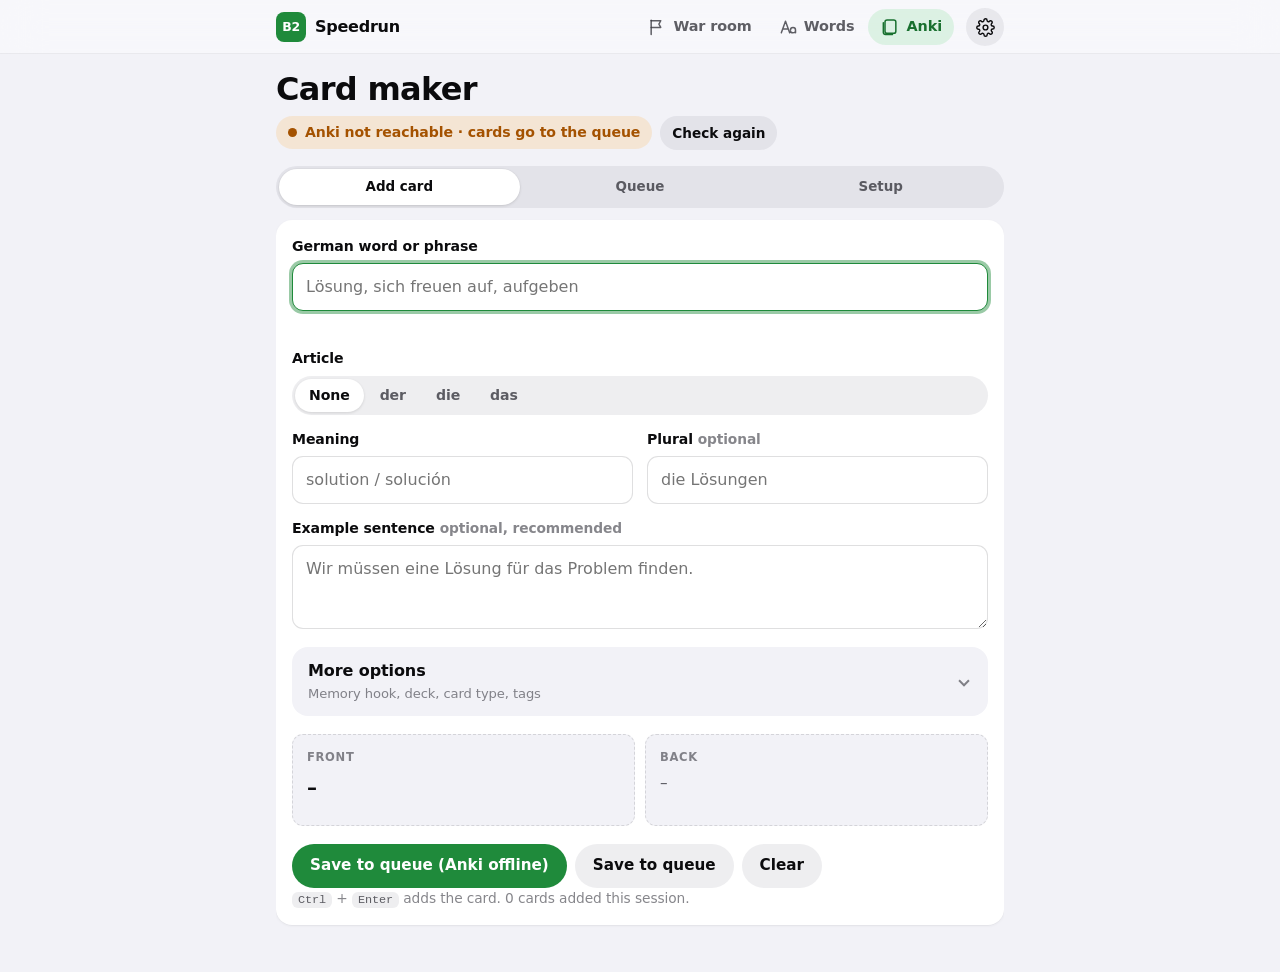
==== anki.html @ d72e6116 "Add Sustantivos B1-B2 Anki deck (181 nouns, no English cognates) Co-Authored-By: Claude Opus 5.5 <no" ====
<!DOCTYPE html>
<html lang="en">
<head>
    <meta charset="UTF-8">
    <meta name="viewport" content="width=device-width, initial-scale=1.0">
    <title>Anki Card Maker · Speedrun OS</title>
    <link rel="stylesheet" href="assets/style.css?v=20261030210424">
    <script src="assets/app.js?v=20261030210424"></script>
    <style>
        .status { display: inline-flex; align-items: center; gap: 8px; font-weight: 600; font-size: 0.88rem; padding: 6px 12px; border-radius: 999px; background: var(--surface-2); color: var(--text-2); }
        .status::before { content: ""; width: 9px; height: 9px; border-radius: 50%; background: var(--text-3); }
        .status[data-state="ok"] { background: var(--accent-soft); color: var(--accent-strong); }
        .status[data-state="ok"]::before { background: var(--accent); }
        .status[data-state="off"] { background: var(--warn-soft); color: var(--warn); }
        .status[data-state="off"]::before { background: var(--warn); }

        .article-pick .segmented label { min-width: 52px; text-align: center; }
        .guess { font-size: 0.84rem; color: var(--text-2); min-height: 1.3em; }
        .guess button { font: inherit; color: var(--accent-strong); background: none; border: none; padding: 0; cursor: pointer; text-decoration: underline; text-underline-offset: 3px; }

        .preview { display: grid; gap: 10px; grid-template-columns: 1fr; }
        @media (min-width: 640px) { .preview { grid-template-columns: 1fr 1fr; } }
        .flash { border: 1px dashed var(--border); border-radius: var(--radius-sm); padding: 14px; min-height: 92px; background: var(--bg); }
        .flash__side { font-size: 0.72rem; text-transform: uppercase; letter-spacing: 0.06em; color: var(--text-3); font-weight: 700; margin-bottom: 6px; }
        .flash__front { font-size: 1.25rem; font-weight: 700; }
        .flash__body { font-size: 0.95rem; color: var(--text-2); }
        .flash__body i { color: var(--text); }

        .queue-item { display: flex; gap: 10px; align-items: center; padding: 10px 0; border-bottom: 1px solid var(--border); }
        .queue-item:last-child { border-bottom: none; }
        .queue-item__main { flex: 1; min-width: 0; }
        .queue-item__front { font-weight: 650; }
        .queue-item__back { font-size: 0.86rem; color: var(--text-2); overflow: hidden; text-overflow: ellipsis; white-space: nowrap; }

        pre.code { font-family: var(--mono); font-size: 0.82rem; background: var(--surface-2); border-radius: var(--radius-sm); padding: 12px; overflow-x: auto; margin: 0; }
    </style>
</head>
<body>

<main class="page page--narrow" id="main">
    <div class="page-head">
        <h1>Card maker</h1>
        <div class="row" style="margin-top:8px">
            <span class="status" id="status" data-state="checking" role="status">Checking Anki…</span>
            <button class="btn btn--sm" type="button" id="recheck">Check again</button>
        </div>
    </div>

    <div class="tabset" id="anki-tabs">
        <div class="seg" aria-label="Card maker">
            <button class="seg__btn" data-for="k-add">Add card</button>
            <button class="seg__btn" data-for="k-queue">Queue <span id="queue-badge"></span></button>
            <button class="seg__btn" data-for="k-setup">Setup</button>
        </div>
        <div class="panels" style="margin-top:12px">
            <section class="tabpanel" id="k-add">
                <form class="card stack-lg" id="card-form" novalidate>
                    <div class="form-grid form-grid--2">
                        <div class="field span-2">
                            <label for="f-word">German word or phrase</label>
                            <input class="input" id="f-word" lang="de" autocomplete="off" autocapitalize="off" spellcheck="false" required placeholder="Lösung, sich freuen auf, aufgeben">
                            <div class="guess" id="guess" aria-live="polite"></div>
                        </div>
                        <div class="field article-pick span-2">
                            <span class="label" id="article-label">Article</span>
                            <div class="segmented" role="radiogroup" aria-labelledby="article-label">
                                <input type="radio" name="article" id="a-none" value="" checked><label for="a-none">None</label>
                                <input type="radio" name="article" id="a-der" value="der"><label for="a-der">der</label>
                                <input type="radio" name="article" id="a-die" value="die"><label for="a-die">die</label>
                                <input type="radio" name="article" id="a-das" value="das"><label for="a-das">das</label>
                            </div>
                        </div>
                        <div class="field">
                            <label for="f-meaning">Meaning</label>
                            <input class="input" id="f-meaning" autocomplete="off" required placeholder="solution / solución">
                        </div>
                        <div class="field">
                            <label for="f-plural">Plural <span class="subtle">optional</span></label>
                            <input class="input" id="f-plural" lang="de" autocomplete="off" placeholder="die Lösungen">
                        </div>
                        <div class="field span-2">
                            <label for="f-example">Example sentence <span class="subtle">optional, recommended</span></label>
                            <textarea class="textarea" id="f-example" lang="de" rows="2" placeholder="Wir müssen eine Lösung für das Problem finden."></textarea>
                        </div>
                    </div>

                    <details class="section" id="k-more" style="background:var(--surface-2);box-shadow:none">
                        <summary><span class="section__title">More options <small>Memory hook, deck, card type, tags</small></span></summary>
                        <div class="section__body">
                            <div class="form-grid form-grid--2">
                                <div class="field span-2">
                                    <label for="f-note">Memory hook or rule</label>
                                    <input class="input" id="f-note" autocomplete="off" placeholder="-ung is always die · lösen = to solve">
                                </div>
                                <div class="field">
                                    <label for="f-deck">Deck</label>
                                    <input class="input" id="f-deck" list="deck-list" autocomplete="off">
                                    <datalist id="deck-list"></datalist>
                                </div>
                                <div class="field">
                                    <label for="f-model">Card type</label>
                                    <select class="select" id="f-model">
                                        <option>Basic (and reversed card)</option>
                                        <option>Basic</option>
                                    </select>
                                </div>
                                <div class="field span-2">
                                    <label for="f-tags">Tags <span class="subtle">separated by spaces</span></label>
                                    <input class="input" id="f-tags" autocomplete="off">
                                </div>
                            </div>
                        </div>
                    </details>

                    <div class="preview">
                        <div class="flash"><div class="flash__side">Front</div><div class="flash__front" id="pv-front" lang="de">–</div></div>
                        <div class="flash"><div class="flash__side">Back</div><div class="flash__body" id="pv-back">–</div></div>
                    </div>

                    <div class="row">
                        <button class="btn btn--primary" type="submit" id="btn-add">Add to Anki</button>
                        <button class="btn" type="button" id="btn-queue">Save to queue</button>
                        <button class="btn" type="reset">Clear</button>
                    </div>
                    <p class="subtle" id="form-error" role="alert" style="margin:0"></p>
                    <p class="subtle" style="margin:0"><span class="kbd">Ctrl</span> + <span class="kbd">Enter</span> adds the card. <span id="added-count">0 cards</span> added this session.</p>
                    <div id="added-list" class="subtle" hidden></div>
                </form>
            </section>

            <section class="tabpanel" id="k-queue" hidden>
                <div class="card">
                    <h3 id="queue-count">0 cards waiting</h3>
                    <p class="subtle" id="queue-empty">Cards saved while Anki is closed, or on your phone, wait here. Sync them at your computer or export a CSV.</p>
                    <div id="queue-list"></div>
                    <div class="row" style="margin-top:10px">
                        <button class="btn btn--primary btn--sm" type="button" id="btn-sync">Sync all to Anki</button>
                        <button class="btn btn--sm" type="button" id="btn-csv">Export CSV</button>
                        <button class="btn btn--danger btn--sm" type="button" id="btn-clear">Empty queue</button>
                    </div>
                </div>
            </section>

            <section class="tabpanel" id="k-setup" hidden>
                <div class="card">
                    <h3>Connect to Anki desktop, once</h3>
                    <ol>
                        <li>In Anki desktop open <b>Tools, Add-ons, Get Add-ons</b>, paste <span class="kbd">2055492159</span> (AnkiConnect) and restart Anki.</li>
                        <li>Open <b>Tools, Add-ons, AnkiConnect, Config</b> and add this site to <code>webCorsOriginList</code>:</li>
                    </ol>
                    <pre class="code">"webCorsOriginList": [
    "http://localhost",
    "https://reboufv.github.io"
]</pre>
                    <ol start="3">
                        <li>Restart Anki and keep it open. If the browser asks to access devices on your local network, allow it.</li>
                        <li>The status at the top turns green.</li>
                    </ol>
                    <p class="subtle" style="margin:0">Works in Chrome, Edge and Firefox on the computer that runs Anki; Safari blocks it. On your phone, save to the queue and export a CSV, then import it in Anki with "Allow HTML" on.</p>
                </div>
            </section>
        </div>
    </div>
</main>

<script>
(function () {
    var ANKI_URL = "http://127.0.0.1:8765";
    var store = window.SpeedrunStore;
    var $ = function (id) { return document.getElementById(id); };

    var form = $("card-form");
    var f = {
        word: $("f-word"), plural: $("f-plural"), meaning: $("f-meaning"), example: $("f-example"),
        note: $("f-note"), deck: $("f-deck"), model: $("f-model"), tags: $("f-tags")
    };
    f.deck.value = store("anki:deck") || "German B2 Speedrun";
    f.tags.value = store("anki:tags") || "speedrun";
    if (store("anki:model")) f.model.value = store("anki:model");

    var connected = false;

    // ---------- AnkiConnect ----------
    function anki(action, params) {
        var ctrl = new AbortController();
        var timer = setTimeout(function () { ctrl.abort(); }, 4000);
        return fetch(ANKI_URL, {
            method: "POST",
            body: JSON.stringify({ action: action, version: 6, params: params || {} }),
            signal: ctrl.signal
        }).then(function (r) { return r.json(); }).then(function (res) {
            clearTimeout(timer);
            if (res.error) throw new Error(res.error);
            return res.result;
        }, function (e) { clearTimeout(timer); throw e; });
    }

    function setStatus(state, text) {
        var s = $("status");
        s.dataset.state = state;
        s.textContent = text;
        connected = state === "ok";
        $("btn-add").textContent = connected ? "Add to Anki" : "Save to queue (Anki offline)";
        $("btn-sync").disabled = !connected || queue.length === 0;
    }

    function checkConnection() {
        setStatus("checking", "Checking Anki…");
        anki("version").then(function () {
            setStatus("ok", "Connected to Anki");
            anki("deckNames").then(function (decks) {
                $("deck-list").innerHTML = decks.map(function (d) { return "<option value=\"" + esc(d) + "\">"; }).join("");
            }).catch(function () {});
            anki("modelNames").then(function (models) {
                var cur = f.model.value;
                f.model.innerHTML = models.map(function (m) { return "<option>" + esc(m) + "</option>"; }).join("");
                var pref = models.indexOf(cur) !== -1 ? cur : (models.indexOf("Basic (and reversed card)") !== -1 ? "Basic (and reversed card)" : models[0]);
                f.model.value = pref;
            }).catch(function () {});
        }).catch(function () {
            setStatus("off", "Anki not reachable · cards go to the queue");
        });
    }
    $("recheck").addEventListener("click", checkConnection);

    // ---------- Gender guess from suffix ----------
    var RULES = [
        [/(ung|heit|keit|schaft|ion|tät|ik|ie|enz|anz|ur)$/i, "die"],
        [/(chen|lein|ment|um|nis)$/i, "das"],
        [/(ling|ismus|or|ich|ig)$/i, "der"]
    ];
    function guessArticle(word) {
        var w = word.trim();
        if (!w || /\s/.test(w) || w[0] !== w[0].toUpperCase() || w[0] === w[0].toLowerCase()) return null;
        for (var i = 0; i < RULES.length; i++) {
            var m = w.match(RULES[i][0]);
            if (m) return { article: RULES[i][1], suffix: "-" + m[1] };
        }
        return null;
    }
    function updateGuess() {
        var g = guessArticle(f.word.value);
        var box = $("guess");
        box.innerHTML = "";
        if (!g) return;
        var chosen = document.querySelector("input[name=article]:checked").value;
        box.append("Suffix " + g.suffix + " → usually ");
        if (chosen === g.article) {
            var b = document.createElement("b"); b.textContent = g.article; box.append(b, " ✓");
        } else {
            var btn = document.createElement("button");
            btn.type = "button"; btn.textContent = g.article;
            btn.addEventListener("click", function () { $("a-" + g.article).checked = true; updateGuess(); render(); });
            box.append(btn);
        }
    }

    // ---------- Card building ----------
    function esc(s) {
        return String(s).replace(/[&<>"']/g, function (c) { return { "&": "&amp;", "<": "&lt;", ">": "&gt;", '"': "&quot;", "'": "&#39;" }[c]; });
    }
    function article() { return document.querySelector("input[name=article]:checked").value; }

    function buildCard() {
        var word = f.word.value.trim();
        var art = article();
        var front = (art ? art + " " : "") + word;
        var plural = f.plural.value.trim();
        if (plural) front += " · " + plural;
        var back = esc(f.meaning.value.trim());
        if (f.example.value.trim()) back += "<br><br><i>" + esc(f.example.value.trim()) + "</i>";
        if (f.note.value.trim()) back += "<br><br><small>" + esc(f.note.value.trim()) + "</small>";
        return {
            front: esc(front), back: back,
            deck: f.deck.value.trim() || "Default",
            model: f.model.value,
            tags: f.tags.value.trim().split(/\s+/).filter(Boolean),
            created: Date.now()
        };
    }

    function render() {
        var c = buildCard();
        $("pv-front").innerHTML = f.word.value.trim() ? c.front : "–";
        $("pv-back").innerHTML = f.meaning.value.trim() ? c.back : "–";
    }

    function validate() {
        var msg = "";
        if (!f.word.value.trim()) msg = "Add the German word.";
        else if (!f.meaning.value.trim()) msg = "Add the meaning.";
        $("form-error").textContent = msg;
        if (msg) (f.word.value.trim() ? f.meaning : f.word).focus();
        return !msg;
    }

    function noteFor(c) {
        return {
            deckName: c.deck, modelName: c.model,
            fields: { Front: c.front, Back: c.back },
            tags: c.tags,
            options: { allowDuplicate: false, duplicateScope: "deck" }
        };
    }

    function addToAnki(c) {
        return anki("createDeck", { deck: c.deck }).then(function () {
            return anki("addNote", { note: noteFor(c) });
        });
    }

    // ---------- Queue ----------
    var queue = [];
    try { queue = JSON.parse(store("anki:queue") || "[]"); } catch (e) { queue = []; }
    var added = [];

    function saveQueue() { store("anki:queue", JSON.stringify(queue)); renderQueue(); }

    function renderQueue() {
        $("queue-count").textContent = queue.length + (queue.length === 1 ? " card waiting" : " cards waiting");
        $("queue-badge").textContent = queue.length ? "· " + queue.length : "";
        $("queue-empty").hidden = queue.length > 0;
        var list = $("queue-list");
        list.innerHTML = "";
        queue.forEach(function (c, i) {
            var row = document.createElement("div");
            row.className = "queue-item";
            row.innerHTML = '<div class="queue-item__main"><div class="queue-item__front" lang="de">' + c.front + '</div><div class="queue-item__back">' + c.back.replace(/<[^>]+>/g, " ") + "</div></div>";
            var del = document.createElement("button");
            del.type = "button"; del.className = "btn btn--sm btn--danger"; del.textContent = "Remove";
            del.setAttribute("aria-label", "Remove " + c.front.replace(/<[^>]+>/g, "") + " from queue");
            del.addEventListener("click", function () { queue.splice(i, 1); saveQueue(); });
            row.appendChild(del);
            list.appendChild(row);
        });
        $("btn-sync").disabled = !connected || queue.length === 0;
        $("btn-csv").disabled = queue.length === 0;
        $("btn-clear").disabled = queue.length === 0;
    }

    function renderAdded() {
        $("added-count").textContent = added.length + (added.length === 1 ? " card" : " cards");
        $("added-list").hidden = !added.length;
        $("added-list").innerHTML = added.length ? added.map(function (c) { return '<span lang="de">' + c.front + "</span>"; }).join(", ") : "";
    }

    function enqueue(c, reason) {
        queue.push(c); saveQueue();
        toast(reason || "Saved to queue");
    }

    function afterSave() {
        store("anki:deck", f.deck.value.trim());
        store("anki:tags", f.tags.value.trim());
        store("anki:model", f.model.value);
        var deck = f.deck.value, tags = f.tags.value, model = f.model.value;
        form.reset();
        f.deck.value = deck; f.tags.value = tags; f.model.value = model;
        $("guess").innerHTML = "";
        render();
        f.word.focus();
    }

    function submit(toQueueOnly) {
        if (!validate()) return;
        var c = buildCard();
        if (toQueueOnly || !connected) { enqueue(c); afterSave(); return; }
        $("btn-add").disabled = true;
        addToAnki(c).then(function () {
            added.unshift(c); renderAdded();
            toast("Added to " + c.deck);
            afterSave();
        }).catch(function (e) {
            if (/duplicate/i.test(e.message)) {
                $("form-error").textContent = "That card already exists in this deck. Nothing was added.";
            } else {
                enqueue(c, "Anki didn't answer, saved to queue");
                afterSave();
                checkConnection();
            }
        }).then(function () { $("btn-add").disabled = false; });
    }

    form.addEventListener("submit", function (e) { e.preventDefault(); submit(false); });
    $("btn-queue").addEventListener("click", function () { submit(true); });
    form.addEventListener("reset", function () { setTimeout(function () { $("guess").innerHTML = ""; $("form-error").textContent = ""; render(); }, 0); });
    form.addEventListener("keydown", function (e) {
        if ((e.ctrlKey || e.metaKey) && e.key === "Enter") { e.preventDefault(); submit(false); }
    });
    form.addEventListener("input", function (e) {
        if (e.target === f.word) updateGuess();
        render();
    });
    form.addEventListener("change", function () { updateGuess(); render(); });

    $("btn-sync").addEventListener("click", function () {
        var btn = this; btn.disabled = true;
        var ok = 0, dup = 0, failed = [];
        var chain = Promise.resolve();
        queue.slice().forEach(function (c) {
            chain = chain.then(function () {
                return addToAnki(c).then(function () { ok++; added.unshift(c); }, function (e) {
                    if (/duplicate/i.test(e.message)) dup++; else failed.push(c);
                });
            });
        });
        chain.then(function () {
            queue = failed; saveQueue(); renderAdded();
            toast(ok + " added" + (dup ? ", " + dup + " duplicates skipped" : "") + (failed.length ? ", " + failed.length + " failed" : ""));
        });
    });

    $("btn-csv").addEventListener("click", function () {
        var q = function (s) { return '"' + String(s).replace(/"/g, '""') + '"'; };
        var lines = ["#separator:comma", "#html:true", "#columns:Front,Back,Tags"].concat(queue.map(function (c) {
            return [q(c.front), q(c.back), q(c.tags.join(" "))].join(",");
        }));
        var blob = new Blob([lines.join("\n")], { type: "text/csv;charset=utf-8" });
        var a = document.createElement("a");
        a.href = URL.createObjectURL(blob);
        a.download = "anki-queue-" + new Date().toISOString().slice(0, 10) + ".csv";
        document.body.appendChild(a); a.click(); a.remove();
        setTimeout(function () { URL.revokeObjectURL(a.href); }, 1000);
    });

    $("btn-clear").addEventListener("click", function () {
        if (confirm("Delete all " + queue.length + " queued cards? This can't be undone.")) { queue = []; saveQueue(); }
    });

    renderQueue();
    renderAdded();
    render();
    checkConnection();
    f.word.focus();
})();
</script>

</body>
</html>
---- assets/style.css ----
/* ==========================================================
   Speedrun OS · design system
   System font, translucent chrome, press feedback on pointer-down,
   segmented tabs with a sliding pill, sheets. Light + dark.
   ========================================================== */

:root {
    --font: system-ui, -apple-system, "SF Pro Text", "Segoe UI Variable Text", "Segoe UI", Roboto, Helvetica, Arial, sans-serif;
    --mono: ui-monospace, "SF Mono", "Cascadia Code", Consolas, monospace;

    --bg: #f2f2f7;
    --surface: #ffffff;
    --surface-2: #f2f2f7;
    --fill: rgba(118, 118, 128, 0.12);
    --border: rgba(60, 60, 67, 0.16);
    --text: #0b0b0d;
    --text-2: rgba(60, 60, 67, 0.82);
    --text-3: rgba(60, 60, 67, 0.62);

    --accent: #1f8a3b;
    --accent-strong: #19702f;
    --accent-soft: rgba(52, 199, 89, 0.14);
    --on-accent: #ffffff;

    --danger: #d70015;   --danger-soft: rgba(255, 59, 48, 0.12);
    --warn: #a45200;     --warn-soft: rgba(255, 149, 0, 0.14);
    --info: #0062cc;     --info-soft: rgba(0, 122, 255, 0.11);
    --purple: #8944ab;   --purple-soft: rgba(175, 82, 222, 0.12);

    --chrome: rgba(249, 249, 251, 0.78);
    --chrome-edge: rgba(255, 255, 255, 0.6);
    --scrim: rgba(0, 0, 0, 0.32);

    --radius: 16px;
    --radius-sm: 11px;
    --shadow: 0 0.5px 0 rgba(0, 0, 0, 0.04), 0 1px 3px rgba(0, 0, 0, 0.05);
    --shadow-lg: 0 10px 40px rgba(0, 0, 0, 0.18);
    --focus: 0 0 0 3px color-mix(in srgb, var(--accent) 45%, transparent);

    /* iOS-like ease for UI transitions that aren't finger-driven */
    --ease: cubic-bezier(0.32, 0.72, 0, 1);
    --nav-h: 58px;
    color-scheme: light;
}

@media (prefers-color-scheme: dark) {
    :root:not([data-theme="light"]) {
        --bg: #000000;
        --surface: #1c1c1e;
        --surface-2: #2c2c2e;
        --fill: rgba(118, 118, 128, 0.24);
        --border: rgba(84, 84, 88, 0.6);
        --text: #f5f5f7;
        --text-2: rgba(235, 235, 245, 0.78);
        --text-3: rgba(235, 235, 245, 0.56);
        --accent: #30d158;
        --accent-strong: #4ade75;
        --accent-soft: rgba(48, 209, 88, 0.16);
        --on-accent: #00230b;
        --danger: #ff6961;   --danger-soft: rgba(255, 69, 58, 0.18);
        --warn: #ffb340;     --warn-soft: rgba(255, 159, 10, 0.18);
        --info: #5eb1ff;     --info-soft: rgba(10, 132, 255, 0.2);
        --purple: #da8fff;   --purple-soft: rgba(191, 90, 242, 0.2);
        --chrome: rgba(22, 22, 24, 0.72);
        --chrome-edge: rgba(255, 255, 255, 0.08);
        --scrim: rgba(0, 0, 0, 0.55);
        --shadow: none;
        --shadow-lg: 0 10px 40px rgba(0, 0, 0, 0.6);
        color-scheme: dark;
    }
}
:root[data-theme="dark"] {
    --bg: #000000;
    --surface: #1c1c1e;
    --surface-2: #2c2c2e;
    --fill: rgba(118, 118, 128, 0.24);
    --border: rgba(84, 84, 88, 0.6);
    --text: #f5f5f7;
    --text-2: rgba(235, 235, 245, 0.78);
    --text-3: rgba(235, 235, 245, 0.56);
    --accent: #30d158;
    --accent-strong: #4ade75;
    --accent-soft: rgba(48, 209, 88, 0.16);
    --on-accent: #00230b;
    --danger: #ff6961;   --danger-soft: rgba(255, 69, 58, 0.18);
    --warn: #ffb340;     --warn-soft: rgba(255, 159, 10, 0.18);
    --info: #5eb1ff;     --info-soft: rgba(10, 132, 255, 0.2);
    --purple: #da8fff;   --purple-soft: rgba(191, 90, 242, 0.2);
    --chrome: rgba(22, 22, 24, 0.72);
    --chrome-edge: rgba(255, 255, 255, 0.08);
    --scrim: rgba(0, 0, 0, 0.55);
    --shadow: none;
    --shadow-lg: 0 10px 40px rgba(0, 0, 0, 0.6);
    color-scheme: dark;
}

/* ---------- Base ---------- */
*, *::before, *::after { box-sizing: border-box; }
[hidden] { display: none !important; }
html { -webkit-text-size-adjust: 100%; -webkit-tap-highlight-color: transparent; }
body {
    margin: 0;
    font: 100%/1.5 var(--font);
    font-size: 1rem;
    letter-spacing: -0.006em;
    background: var(--bg);
    color: var(--text);
    padding-bottom: calc(var(--nav-h) + env(safe-area-inset-bottom) + 20px);
    transition: background-color 0.3s ease, color 0.3s ease;
}
@media (min-width: 900px) { body { padding-bottom: 48px; } }

a { color: var(--accent-strong); text-underline-offset: 3px; text-decoration-thickness: 1px; }
b, strong { font-weight: 600; }
h1, h2, h3, h4 { margin: 0; font-weight: 700; }
h1 { font-size: 1.75rem; line-height: 1.12; letter-spacing: -0.022em; }
h2 { font-size: 1.12rem; line-height: 1.25; letter-spacing: -0.014em; }
h3 { font-size: 1rem; line-height: 1.3; letter-spacing: -0.01em; }
p { margin: 0 0 0.7em; }
ul, ol { margin: 0.25em 0 0.5em; padding-left: 1.25em; }
li { margin-bottom: 0.3em; }
small { color: var(--text-3); }
code { font-family: var(--mono); font-size: 0.88em; background: var(--fill); padding: 1px 5px; border-radius: 6px; }

:focus-visible { outline: none; box-shadow: var(--focus); border-radius: 8px; }

.skip-link {
    position: absolute; left: 12px; top: -48px; z-index: 100;
    background: var(--accent); color: var(--on-accent);
    padding: 10px 14px; border-radius: var(--radius-sm); font-weight: 600; text-decoration: none;
}
.skip-link:focus { top: 12px; }
.sr-only { position: absolute; width: 1px; height: 1px; overflow: hidden; clip: rect(0 0 0 0); white-space: nowrap; }

/* Press feedback lives on pointer-down and is instant */
.btn, .tile, .seg__btn, .chip, .wday, .opt, .log-btn, .icon-btn, .bottom-tabs a, .tabs a, .week__nav, .row-btn, .sheet-row {
    transition: transform 0.1s ease-out, background-color 0.15s ease, color 0.15s ease, border-color 0.15s ease, opacity 0.15s ease;
}
.btn:active, .tile:active, .chip:active, .wday:active, .opt:active, .log-btn:active, .icon-btn:active,
.bottom-tabs a:active, .tabs a:active, .week__nav:active, .row-btn:active, .sheet-row:active { transform: scale(0.97); }
.seg__btn:active { transform: scale(0.95); }

/* ---------- Translucent chrome ---------- */
.appbar {
    position: sticky; top: 0; z-index: 20;
    background: var(--chrome);
    -webkit-backdrop-filter: blur(20px) saturate(180%);
    backdrop-filter: blur(20px) saturate(180%);
    box-shadow: inset 0 -0.5px 0 var(--border);
}
.appbar__inner { max-width: 1120px; margin: 0 auto; padding: 8px 16px; display: flex; align-items: center; gap: 12px; min-height: 52px; }
.brand { display: flex; align-items: center; gap: 9px; text-decoration: none; color: var(--text); font-weight: 700; letter-spacing: -0.015em; }
.brand:hover { color: var(--text); }
.brand__mark { width: 30px; height: 30px; border-radius: 8px; display: grid; place-items: center; background: var(--accent); color: var(--on-accent); font-size: 0.78rem; font-weight: 800; }
.appbar__spacer { flex: 1; }

.tabs { display: flex; gap: 2px; }
.tabs a { display: flex; align-items: center; gap: 6px; padding: 7px 12px; border-radius: 999px; color: var(--text-2); text-decoration: none; font-weight: 550; font-size: 0.9rem; }
.tabs a:hover { background: var(--fill); color: var(--text); }
.tabs a[aria-current="page"] { background: var(--accent-soft); color: var(--accent-strong); }
.tabs__icon { width: 20px; height: 20px; display: inline-grid; place-items: center; }
.tabs__icon svg { width: 100%; height: 100%; }

@media (max-width: 899px) {
    .appbar .tabs { display: none; }
    .bottom-tabs {
        position: fixed; left: 0; right: 0; bottom: 0; z-index: 30;
        background: var(--chrome);
        -webkit-backdrop-filter: blur(20px) saturate(180%);
        backdrop-filter: blur(20px) saturate(180%);
        box-shadow: inset 0 0.5px 0 var(--border), inset 0 1px 0 var(--chrome-edge);
        padding: 4px 4px calc(4px + env(safe-area-inset-bottom));
        display: grid; grid-template-columns: repeat(7, 1fr);
    }
    .bottom-tabs a {
        display: flex; flex-direction: column; align-items: center; justify-content: center; gap: 1px;
        min-height: 50px; border-radius: 12px;
        color: var(--text-3); text-decoration: none; font-size: 0.66rem; font-weight: 600; letter-spacing: 0.01em;
    }
    .bottom-tabs a[aria-current="page"] { color: var(--accent-strong); }
    .bottom-tabs .tabs__icon { width: 24px; height: 24px; }
}
@media (min-width: 900px) { .bottom-tabs { display: none; } }

.icon-btn {
    width: 38px; height: 38px; border-radius: 999px; border: none;
    background: var(--fill); color: var(--text); cursor: pointer;
    display: grid; place-items: center; font-size: 1.05rem;
}

/* ---------- Layout ---------- */
.page { max-width: 880px; margin: 0 auto; padding: 18px 16px 0; }
.page--narrow { max-width: 760px; }
body.is-narrow .appbar__inner { max-width: 760px; }
.page-head { margin-bottom: 16px; }
.page-head h1 { font-size: clamp(1.6rem, 4vw, 2rem); }
.page-head .lede { color: var(--text-2); margin-top: 6px; font-size: 0.98rem; }
.eyebrow { font-size: 0.75rem; font-weight: 600; letter-spacing: 0.02em; text-transform: uppercase; color: var(--text-3); margin-bottom: 4px; display: block; }

.stack > * + * { margin-top: 12px; }
.stack-lg > * + * { margin-top: 18px; }
.row { display: flex; gap: 8px; flex-wrap: wrap; align-items: center; }
.muted { color: var(--text-2); }
.subtle { color: var(--text-3); font-size: 0.86rem; }

/* ---------- Cards ---------- */
.card { background: var(--surface); border-radius: var(--radius); padding: 16px; box-shadow: var(--shadow); }
.card h3 { margin-bottom: 6px; }
.card > :last-child { margin-bottom: 0; }
/* Status lives in badges and text color, not in colored card borders */

.callout { border-radius: var(--radius); padding: 14px 16px; }
.callout h2, .callout h3 { font-size: 0.98rem; margin-bottom: 6px; display: flex; align-items: center; gap: 8px; }
.callout > :last-child { margin-bottom: 0; }
.callout--danger { background: var(--danger-soft); } .callout--danger h2, .callout--danger h3 { color: var(--danger); }
.callout--warn { background: var(--warn-soft); } .callout--warn h2, .callout--warn h3 { color: var(--warn); }
.callout--info { background: var(--info-soft); } .callout--info h2, .callout--info h3 { color: var(--info); }
.callout--ok { background: var(--accent-soft); } .callout--ok h2, .callout--ok h3 { color: var(--accent-strong); }

/* ---------- Badges ---------- */
.badge {
    display: inline-flex; align-items: center; gap: 4px;
    font-size: 0.72rem; font-weight: 650; letter-spacing: 0.01em;
    padding: 2px 8px; border-radius: 999px; background: var(--fill); color: var(--text-2); white-space: nowrap;
}
.badge--danger { background: var(--danger-soft); color: var(--danger); }
.badge--warn   { background: var(--warn-soft); color: var(--warn); }
.badge--info   { background: var(--info-soft); color: var(--info); }
.badge--ok     { background: var(--accent-soft); color: var(--accent-strong); }
.badge--purple { background: var(--purple-soft); color: var(--purple); }
.t-danger { color: var(--danger); } .t-warn { color: var(--warn); } .t-info { color: var(--info); }
.t-ok { color: var(--accent-strong); } .t-purple { color: var(--purple); }

/* ---------- Grouped list sections (details/summary) ---------- */
.section { background: var(--surface); border-radius: var(--radius); box-shadow: var(--shadow); overflow: hidden; }
.section + .section { margin-top: 8px; }
.section > summary {
    list-style: none; cursor: pointer; user-select: none;
    display: flex; align-items: center; gap: 12px; padding: 12px 16px; min-height: 52px;
}
.section > summary::-webkit-details-marker { display: none; }
.section > summary:active { background: var(--fill); }
.section__icon { font-size: 1.2rem; width: 26px; text-align: center; flex-shrink: 0; }
.section__title { font-weight: 600; flex: 1; }
.section__title small { display: block; font-weight: 400; font-size: 0.82rem; color: var(--text-3); margin-top: 1px; }
.section > summary::after {
    content: ""; width: 8px; height: 8px; flex-shrink: 0; margin-right: 4px;
    border-right: 2px solid var(--text-3); border-bottom: 2px solid var(--text-3);
    transform: rotate(45deg); transition: transform 0.25s var(--ease);
}
.section[open] > summary::after { transform: rotate(-135deg); }
.section__body { padding: 4px 16px 16px; }
.section__body > * + * { margin-top: 12px; }
.section__body .card { box-shadow: none; background: var(--surface-2); }

/* ---------- Buttons ---------- */
.btn {
    display: inline-flex; align-items: center; justify-content: center; gap: 8px;
    min-height: 44px; padding: 10px 18px; border-radius: 999px; border: none;
    font: inherit; font-weight: 600; font-size: 0.95rem; cursor: pointer; text-decoration: none;
    background: var(--fill); color: var(--text);
}
.btn:hover { color: var(--text); }
.btn:disabled { opacity: 0.4; cursor: not-allowed; transform: none; }
.btn--primary { background: var(--accent); color: var(--on-accent); }
.btn--primary:hover { color: var(--on-accent); }
.btn--danger { background: var(--danger-soft); color: var(--danger); }
.btn--danger:hover { color: var(--danger); }
.btn--sm { min-height: 34px; padding: 6px 12px; font-size: 0.85rem; }
.btn--block { width: 100%; }
.kbd { font-family: var(--mono); font-size: 0.74rem; padding: 1px 6px; border-radius: 6px; background: var(--fill); color: var(--text-2); }

/* ---------- Forms ---------- */
.field { display: flex; flex-direction: column; gap: 6px; }
.field label, .label { font-weight: 600; font-size: 0.88rem; }
.field .hint { font-size: 0.82rem; color: var(--text-3); }
.input, .select, .textarea {
    width: 100%; font: inherit; color: var(--text);
    background: var(--surface); border: 1px solid var(--border); border-radius: var(--radius-sm);
    padding: 11px 13px; min-height: 46px;
}
.textarea { min-height: 84px; resize: vertical; }
.input:focus, .select:focus, .textarea:focus { outline: none; border-color: var(--accent); box-shadow: var(--focus); }
.form-grid { display: grid; gap: 14px; grid-template-columns: 1fr; }
@media (min-width: 640px) { .form-grid--2 { grid-template-columns: 1fr 1fr; } .span-2 { grid-column: span 2; } }

.segmented { display: inline-flex; background: var(--fill); border-radius: 999px; padding: 3px; gap: 2px; flex-wrap: wrap; }
.segmented input { position: absolute; opacity: 0; pointer-events: none; }
.segmented label { padding: 6px 14px; border-radius: 999px; cursor: pointer; font-weight: 600; font-size: 0.88rem; color: var(--text-2); transition: background-color 0.2s var(--ease), color 0.2s ease; }
.segmented input:checked + label { background: var(--surface); color: var(--text); box-shadow: 0 1px 3px rgba(0, 0, 0, 0.12); }
.segmented input:focus-visible + label { box-shadow: var(--focus); }

/* ---------- Segmented tabs with sliding pill (see app.js initTabsets) ---------- */
.seg {
    position: relative; display: grid; grid-auto-flow: column; grid-auto-columns: 1fr;
    background: var(--fill); border-radius: 999px; padding: 3px;
}
.seg--scroll { display: flex; overflow-x: auto; scrollbar-width: none; grid-auto-columns: auto; }
.seg--scroll::-webkit-scrollbar { display: none; }
.seg__pill {
    position: absolute; top: 3px; bottom: 3px; left: 0; border-radius: 999px;
    background: var(--surface); box-shadow: 0 1px 3px rgba(0, 0, 0, 0.12), 0 0 0 0.5px rgba(0, 0, 0, 0.04);
    transition: transform 0.36s var(--ease), width 0.36s var(--ease);
    pointer-events: none;
}
:root[data-theme="dark"] .seg__pill { background: #636366; }
@media (prefers-color-scheme: dark) { :root:not([data-theme="light"]) .seg__pill { background: #636366; } }
.seg__btn {
    position: relative; z-index: 1; font: inherit; font-weight: 600; font-size: 0.84rem; white-space: nowrap;
    border: none; background: none; color: var(--text-2); border-radius: 999px; min-height: 36px; padding: 0 12px; cursor: pointer;
}
.seg__btn[aria-selected="true"] { color: var(--text); }
.seg--sticky { position: sticky; top: 60px; z-index: 5; box-shadow: 0 0 0 6px var(--bg); background: linear-gradient(var(--fill), var(--fill)), var(--bg); }
.panels { position: relative; touch-action: pan-y; overflow-x: clip; }
.panel-in { animation: panel-in 0.32s var(--ease); }
.panel-in--left { --from: -18px; }
.panel-in--right { --from: 18px; }
@keyframes panel-in { from { opacity: 0; transform: translateX(var(--from, 0)); } to { opacity: 1; transform: none; } }
.tabpanel > * + * { margin-top: 10px; }

/* ---------- Stats ---------- */
.stats { display: grid; grid-template-columns: repeat(3, 1fr); gap: 8px; }
.stat { background: var(--surface); border-radius: var(--radius); padding: 12px 10px; text-align: center; box-shadow: var(--shadow); }
.stat__value { font-size: 1.6rem; font-weight: 700; letter-spacing: -0.02em; color: var(--accent-strong); font-variant-numeric: tabular-nums; line-height: 1.1; }
.stat__label { font-size: 0.72rem; color: var(--text-3); font-weight: 600; margin-top: 3px; }

/* ---------- Prompts ---------- */
.prompt { border-radius: var(--radius-sm); background: var(--surface); box-shadow: var(--shadow); }
.prompt + .prompt { margin-top: 8px; }
.prompt > summary { list-style: none; cursor: pointer; padding: 12px 14px; font-weight: 600; font-size: 0.9rem; display: flex; align-items: center; gap: 10px; min-height: 48px; }
.prompt > summary::-webkit-details-marker { display: none; }
.prompt > summary::before { content: "🤖"; }
.prompt > summary:active { background: var(--fill); border-radius: var(--radius-sm); }
.prompt__text { font-family: var(--mono); font-size: 0.8rem; line-height: 1.55; white-space: pre-wrap; padding: 0 14px 4px; color: var(--text-2); margin: 0; }
.prompt__actions { padding: 8px 14px 14px; }

/* ---------- Misc ---------- */
.checklist { list-style: none; padding: 0; margin: 0; }
.checklist li { padding: 10px 0; border-bottom: 0.5px solid var(--border); margin: 0; }
.checklist li:last-child { border-bottom: none; }
.skeleton { background: var(--surface-2); border-radius: var(--radius-sm); padding: 14px 16px; font-size: 0.95rem; line-height: 1.75; }
.skeleton .slot { color: var(--warn); font-weight: 600; }
.table { width: 100%; border-collapse: collapse; font-size: 0.92rem; }
.table th, .table td { text-align: left; padding: 10px 8px; border-bottom: 0.5px solid var(--border); vertical-align: top; }
.table th { font-size: 0.76rem; color: var(--text-3); font-weight: 600; }

/* ---------- Toast ---------- */
.toast {
    position: fixed; left: 50%; bottom: calc(var(--nav-h) + 18px + env(safe-area-inset-bottom));
    transform: translate(-50%, 12px) scale(0.96);
    background: var(--chrome); color: var(--text);
    -webkit-backdrop-filter: blur(20px) saturate(180%); backdrop-filter: blur(20px) saturate(180%);
    box-shadow: var(--shadow-lg), inset 0 0 0 0.5px var(--border);
    padding: 10px 14px 10px 18px; border-radius: 999px; font-weight: 600; font-size: 0.9rem;
    display: flex; align-items: center; gap: 12px;
    opacity: 0; pointer-events: none; transition: opacity 0.25s var(--ease), transform 0.35s var(--ease);
    z-index: 60; max-width: calc(100% - 32px);
}
.toast.is-visible { opacity: 1; transform: translate(-50%, 0) scale(1); pointer-events: auto; }
.toast__action { font: inherit; font-weight: 700; color: var(--accent-strong); background: none; border: none; cursor: pointer; padding: 4px 6px; }
@media (min-width: 900px) { .toast { bottom: 28px; } }

/* ---------- Sheet (settings) ---------- */
.scrim { position: fixed; inset: 0; z-index: 70; background: var(--scrim); opacity: 0; transition: opacity 0.3s var(--ease); }
.scrim.is-open { opacity: 1; }
.sheet {
    position: fixed; left: 0; right: 0; bottom: 0; z-index: 71; margin: 0 auto; max-width: 560px;
    background: var(--bg); border-radius: 22px 22px 0 0; box-shadow: var(--shadow-lg);
    padding: 8px 16px calc(18px + env(safe-area-inset-bottom));
    transform: translateY(100%); will-change: transform; touch-action: none;
    max-height: 88vh; overflow-y: auto;
}
.sheet__grab { width: 36px; height: 5px; border-radius: 3px; background: var(--text-3); opacity: 0.45; margin: 2px auto 10px; }
.sheet__head { display: flex; align-items: center; margin-bottom: 12px; }
.sheet__head h2 { flex: 1; font-size: 1.2rem; }
.sheet__group { background: var(--surface); border-radius: var(--radius); overflow: hidden; }
.sheet__group + .sheet__label { margin-top: 18px; }
.sheet__label { font-size: 0.78rem; color: var(--text-3); font-weight: 600; margin: 0 4px 6px 16px; text-transform: uppercase; letter-spacing: 0.02em; }
.sheet__note { font-size: 0.8rem; color: var(--text-3); margin: 6px 16px 0; }
.sheet-row {
    display: flex; align-items: center; gap: 12px; width: 100%; min-height: 50px; padding: 10px 16px;
    font: inherit; text-align: left; border: none; background: none; color: var(--text); cursor: pointer;
    box-shadow: inset 0 -0.5px 0 var(--border);
}
.sheet-row:last-child { box-shadow: none; }
.sheet-row:active { background: var(--fill); transform: none; }
.sheet-row__icon { width: 28px; height: 28px; border-radius: 8px; display: grid; place-items: center; font-size: 0.95rem; background: var(--fill); flex-shrink: 0; }
.sheet-row__text { flex: 1; }
.sheet-row__text small { display: block; font-size: 0.8rem; }
.sheet-row--danger { color: var(--danger); }
.sheet-confirm { padding: 12px 16px; background: var(--danger-soft); }
.sheet-confirm p { margin: 0 0 10px; font-size: 0.9rem; }

/* ---------- Essay view ---------- */
.essay-meta { display: flex; gap: 8px; flex-wrap: wrap; align-items: center; margin-top: 10px; }
.essay-text { font-size: 1rem; line-height: 1.75; }
.error-block { border-left: 3px solid var(--border); padding-left: 14px; }
.error-block + .error-block { margin-top: 18px; }
.err { display: block; background: var(--danger-soft); color: var(--danger); font-weight: 600; padding: 8px 10px; border-radius: 9px; }
.fix { display: block; background: var(--info-soft); color: var(--info); font-weight: 600; padding: 8px 10px; border-radius: 9px; }
.trans { display: block; font-weight: 400; font-style: italic; color: var(--text-2); margin-top: 4px; font-size: 0.9em; }
.error-block ul { margin: 8px 0; color: var(--text-2); font-size: 0.95rem; }

/* ---------- Accessibility preferences ---------- */
@media (prefers-reduced-motion: reduce) {
    *, *::before, *::after { transition-duration: 0.01ms !important; animation: none !important; }
    .btn:active, .tile:active, .chip:active, .wday:active, .opt:active, .log-btn:active, .seg__btn:active { transform: none; }
    .panel-in { animation: fade-in 0.2s ease !important; }
}
@keyframes fade-in { from { opacity: 0; } to { opacity: 1; } }
@media (prefers-reduced-transparency: reduce) {
    .appbar, .bottom-tabs, .toast { background: var(--surface); -webkit-backdrop-filter: none; backdrop-filter: none; }
}
@media (prefers-contrast: more) {
    :root { --border: rgba(0, 0, 0, 0.5); --text-3: rgba(60, 60, 67, 0.85); }
    .card, .section, .stat, .prompt { box-shadow: inset 0 0 0 1px var(--border); }
}

.icon-btn svg { width: 19px; height: 19px; }
.sheet-row__icon svg { width: 16px; height: 16px; }
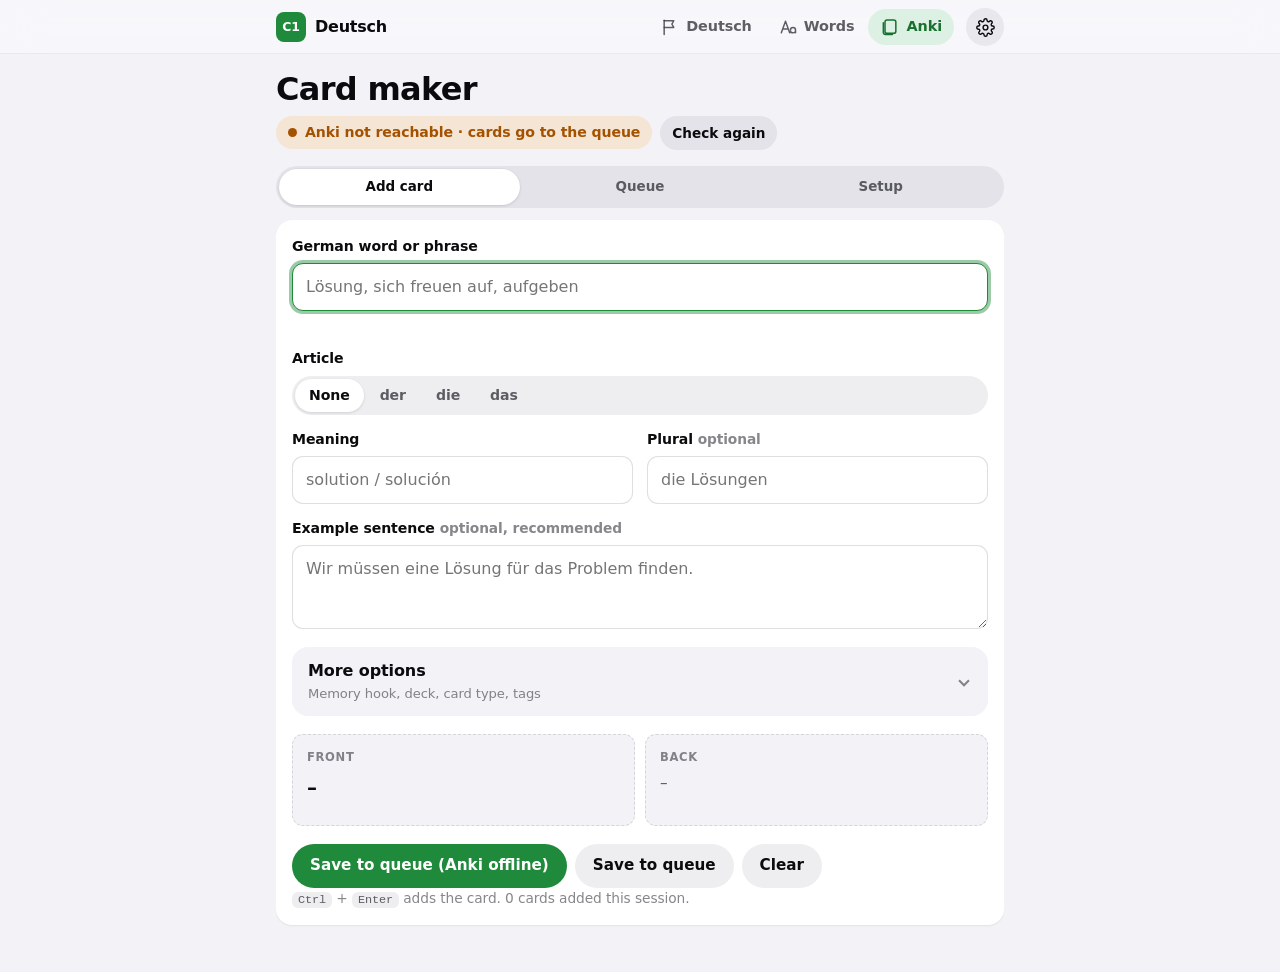
==== commit 8c355411: "Rework the site into a relaxed Deutsch OS for B2 to C1: daily loop, method, learning prompts, no exa" ====
--- a/anki.html
+++ b/anki.html
@@ -4,8 +4,8 @@
     <meta charset="UTF-8">
     <meta name="viewport" content="width=device-width, initial-scale=1.0">
     <title>Anki Card Maker · Speedrun OS</title>
-    <link rel="stylesheet" href="assets/style.css?v=20261030210424">
-    <script src="assets/app.js?v=20261030210424"></script>
+    <link rel="stylesheet" href="assets/style.css?v=20261108211204">
+    <script src="assets/app.js?v=20261108211204"></script>
     <style>
         .status { display: inline-flex; align-items: center; gap: 8px; font-weight: 600; font-size: 0.88rem; padding: 6px 12px; border-radius: 999px; background: var(--surface-2); color: var(--text-2); }
         .status::before { content: ""; width: 9px; height: 9px; border-radius: 50%; background: var(--text-3); }
